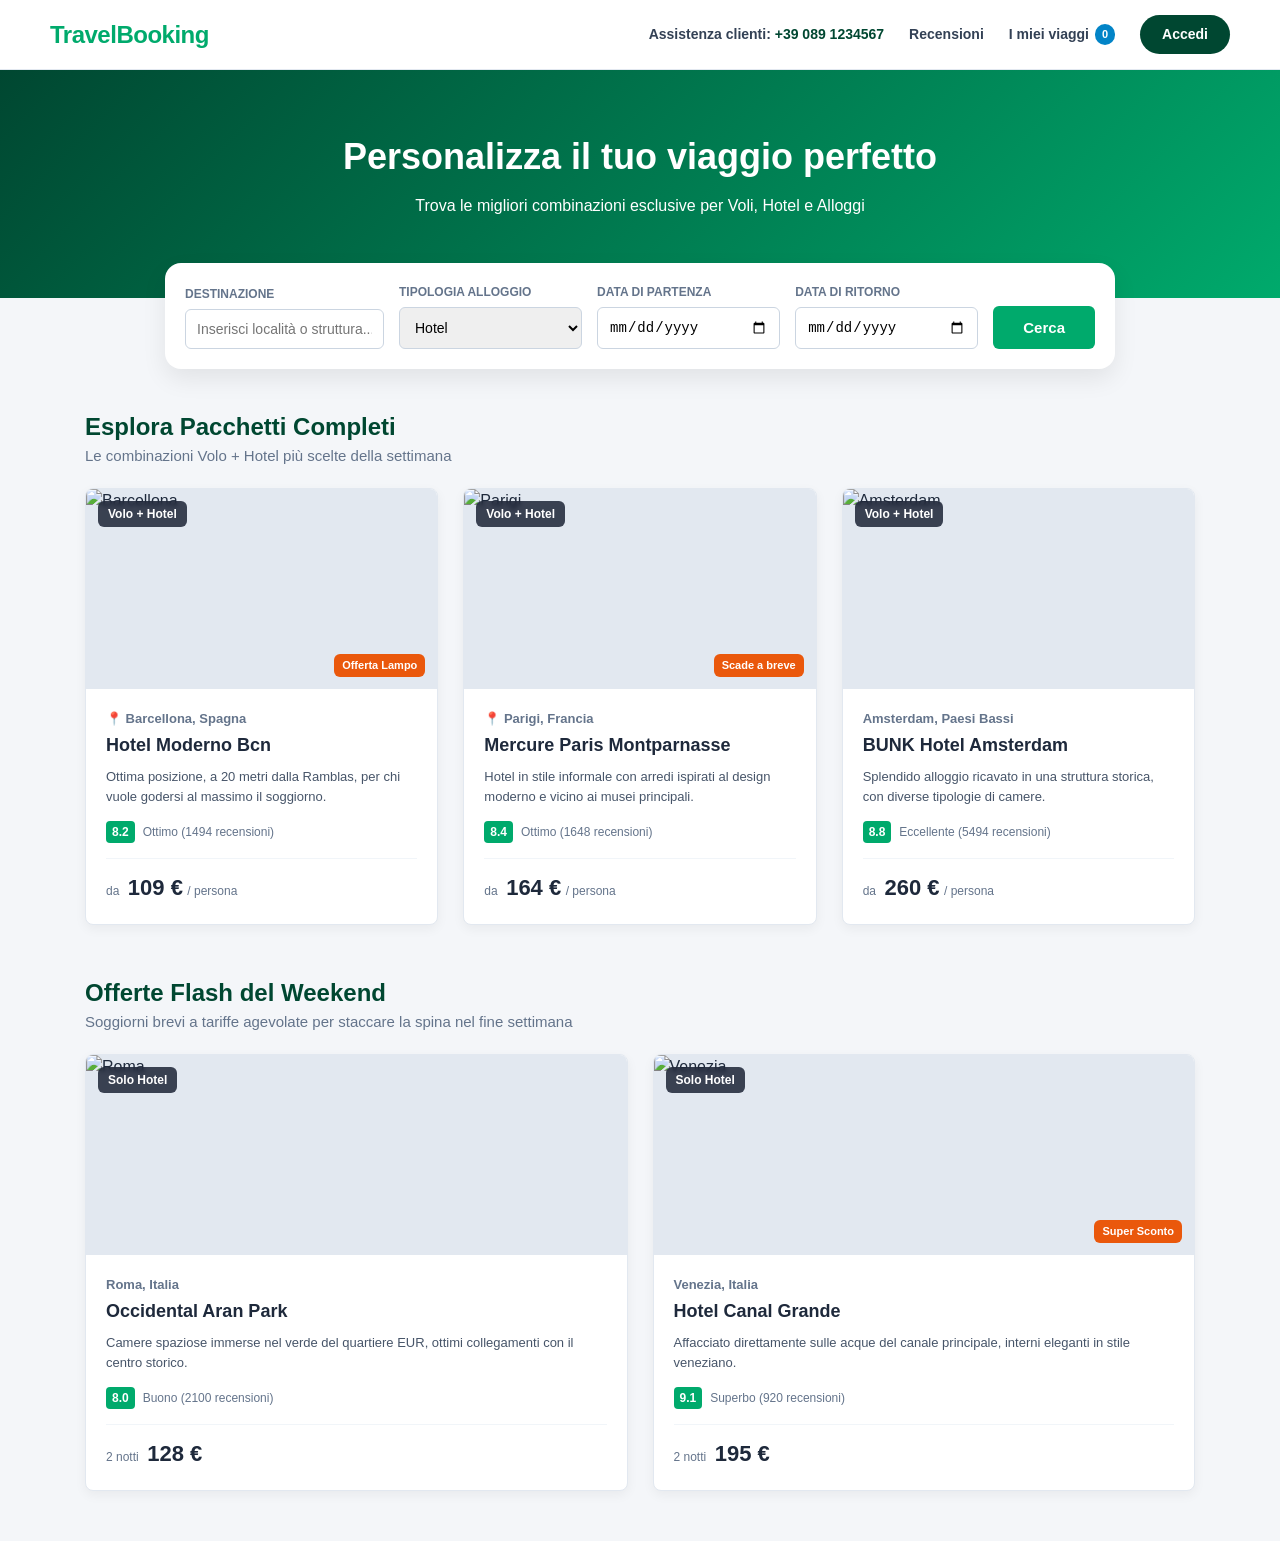
==== WebContent/index.html @ 4c5b9873 "aggiunto collegamento con la jsp" ====
<!DOCTYPE html>
<html lang="it">
<head>
    <meta charset="UTF-8">
    <title>TravelBooking - Piattaforma di Prenotazione Viaggi</title>
    <link rel="stylesheet" href="style.css">
</head>
<body>

    <nav class="navbar">
        <a href="index.html" class="logo">TravelBooking</a>
        <div class="nav-links">
            <span class="nav-info">Assistenza clienti: <strong class="phone-placeholder">+39 089 1234567</strong></span>
            <a href="#">Recensioni</a>
            <a href="#" class="cart-link"> I miei viaggi <span class="cart-badge">0</span></a>
            <a href="registrazione.html" class="btn-accedi">Accedi</a>
        </div>
    </nav>

    <header class="hero">
        <h1>Personalizza il tuo viaggio perfetto</h1>
        <p>Trova le migliori combinazioni esclusive per Voli, Hotel e Alloggi</p>
    </header>

    <section class="search-container">
        <div class="search-box">
            <label>Destinazione</label>
            <input type="text" placeholder="Inserisci località o struttura...">
        </div>
        
        <div class="search-box">
            <label>Tipologia Alloggio</label>
            <select>
                <option>Hotel</option>
                <option>Appartamento</option>
                <option>Resort</option>
                <option>Villa</option>
            </select>
        </div>

        <div class="search-box">
            <label for="dataPartenza">Data di Partenza</label>
            <input type="date" id="dataPartenza" name="dataPartenza" required>
        </div>

        <div class="search-box">
            <label for="dataRitorno">Data di Ritorno</label>
            <input type="date" id="dataRitorno" name="dataRitorno" required>
        </div>

        <button class="btn-cerca">Cerca</button>
    </section>
    <main class="main-content">
        
        <section class="catalog-section">
            <div class="section-header">
                <h2>Esplora Pacchetti Completi</h2>
                <p>Le combinazioni Volo + Hotel più scelte della settimana</p>
            </div>
            
            <div class="cards-grid">
            	<a href="dettaglio_viaggio.jsp?id=1" style= "text-decoration: none; color: inherit;"> 
                	<div class="travel-card">
                    <div class="card-image-wrap">
                        <img src="https://images.unsplash.com/photo-1506973035872-a4ec16b8e8d9?auto=format&fit=crop&w=500&q=80" alt="Barcellona">
                        <span class="badge-combo">Volo + Hotel</span>
                        <span class="badge-countdown">Offerta Lampo</span>
                    </div>
                    <div class="card-body">
                        <span class="card-location">📍 Barcellona, Spagna</span>
                        <h3>Hotel Moderno Bcn</h3>
                        <p class="card-tagline">Ottima posizione, a 20 metri dalla Ramblas, per chi vuole godersi al massimo il soggiorno.</p>
                        <div class="card-rating">
                            <span class="rating-score">8.2</span>
                            <span class="rating-text">Ottimo (1494 recensioni)</span>
                        </div>
                        <div class="card-footer-price">
                            <span class="price-label">da</span>
                            <span class="price-amount">109 €</span>
                            <span class="price-unit">/ persona</span>
                        </div>
                    </div>
                </div>
				</a>
				
				<a href="dettaglio_viaggio.jsp?id=2" style= "text-decoration: none; color: inherit;"> 
                <div class="travel-card">
                    <div class="card-image-wrap">
                        <img src="https://images.unsplash.com/photo-1502602898657-3e91760cbb34?auto=format&fit=crop&w=500&q=80" alt="Parigi">
                        <span class="badge-combo">Volo + Hotel</span>
                        <span class="badge-countdown">Scade a breve</span>
                    </div>
                    <div class="card-body">
                        <span class="card-location">📍 Parigi, Francia</span>
                        <h3>Mercure Paris Montparnasse</h3>
                        <p class="card-tagline">Hotel in stile informale con arredi ispirati al design moderno e vicino ai musei principali.</p>
                        <div class="card-rating">
                            <span class="rating-score">8.4</span>
                            <span class="rating-text">Ottimo (1648 recensioni)</span>
                        </div>
                        <div class="card-footer-price">
                            <span class="price-label">da</span>
                            <span class="price-amount">164 €</span>
                            <span class="price-unit">/ persona</span>
                        </div>
                    </div>
                </div>
				</a>
				<a href="dettaglio_viaggio.jsp?id=3" style= "text-decoration: none; color: inherit;"> 
                <div class="travel-card">
                    <div class="card-image-wrap">
                        <img src="https://images.unsplash.com/photo-1534351590666-13e3e96b5017?auto=format&fit=crop&w=500&q=80" alt="Amsterdam">
                        <span class="badge-combo">Volo + Hotel</span>
                    </div>
                    <div class="card-body">
                        <span class="card-location">Amsterdam, Paesi Bassi</span>
                        <h3>BUNK Hotel Amsterdam</h3>
                        <p class="card-tagline">Splendido alloggio ricavato in una struttura storica, con diverse tipologie di camere.</p>
                        <div class="card-rating">
                            <span class="rating-score">8.8</span>
                            <span class="rating-text">Eccellente (5494 recensioni)</span>
                        </div>
                        <div class="card-footer-price">
                            <span class="price-label">da</span>
                            <span class="price-amount">260 €</span>
                            <span class="price-unit">/ persona</span>
                        </div>
                    </div>
                </div>
                </a>
            </div>
        </section>

        <section class="catalog-section">
            <div class="section-header">
                <h2>Offerte Flash del Weekend</h2>
                <p>Soggiorni brevi a tariffe agevolate per staccare la spina nel fine settimana</p>
            </div>

            <div class="cards-grid">
            <a href="dettaglio_viaggio.jsp?id=4" style= "text-decoration: none; color: inherit;"> 
                <div class="travel-card">
                    <div class="card-image-wrap">
                        <img src="https://images.unsplash.com/photo-1552832230-c0197dd311b5?auto=format&fit=crop&w=500&q=80" alt="Roma">
                        <span class="badge-combo">Solo Hotel</span>
                    </div>
                    <div class="card-body">
                        <span class="card-location"> Roma, Italia</span>
                        <h3>Occidental Aran Park</h3>
                        <p class="card-tagline">Camere spaziose immerse nel verde del quartiere EUR, ottimi collegamenti con il centro storico.</p>
                        <div class="card-rating">
                            <span class="rating-score">8.0</span>
                            <span class="rating-text">Buono (2100 recensioni)</span>
                        </div>
                        <div class="card-footer-price">
                            <span class="price-label">2 notti</span>
                            <span class="price-amount">128 €</span>
                        </div>
                    </div>
                </div>
				</a>
				<a href="dettaglio_viaggio.jsp?id=5" style= "text-decoration: none; color: inherit;"> 
                <div class="travel-card">
                    <div class="card-image-wrap">
                        <img src="https://images.unsplash.com/photo-1520175480921-4edfa2983e0f?auto=format&fit=crop&w=500&q=80" alt="Venezia">
                        <span class="badge-combo">Solo Hotel</span>
                        <span class="badge-countdown">Super Sconto</span>
                    </div>
                    <div class="card-body">
                        <span class="card-location">Venezia, Italia</span>
                        <h3>Hotel Canal Grande</h3>
                        <p class="card-tagline">Affacciato direttamente sulle acque del canale principale, interni eleganti in stile veneziano.</p>
                        <div class="card-rating">
                            <span class="rating-score">9.1</span>
                            <span class="rating-text">Superbo (920 recensioni)</span>
                        </div>
                        <div class="card-footer-price">
                            <span class="price-label">2 notti</span>
                            <span class="price-amount">195 €</span>
                        </div>
                    </div>
                </div>
                </a>
            </div>
        </section>
    </main>

</body>
</html>
---- WebContent/style.css ----
/* ==========================================================================
   1. RESET E VARIABILI GLOBALI
   ========================================================================== */
*, *::before, *::after {
    box-sizing: border-box;
    margin: 0;
    padding: 0;
}

:root {
    --brand-dark: #004731;       
    --brand-primary: #00aa6c;    
    --brand-gradient: linear-gradient(135deg, #004731 0%, #00aa6c 100%);
    
    --bg-main: #f4f6f9;
    --bg-card: #ffffff;
    --text-main: #1e293b;
    --text-muted: #64748b;
    --border-color: #cbd5e1;
    
    --radius-sm: 6px;
    --radius-md: 8px;
    --radius-lg: 16px;
    --radius-pill: 25px;
    --transition-fast: 0.2s ease;
    --transition-normal: 0.3s ease;
}

body {
    font-family: 'Segoe UI', Roboto, Helvetica, Arial, sans-serif;
    background-color: var(--bg-main);
    color: var(--text-main);
    line-height: 1.5;
}

/* ==========================================================================
   2. NAVBAR CON SEZIONE ASSISTENZA E CARRELLO (Stile Expedia)
   ========================================================================== */
.navbar {
    display: flex;
    justify-content: space-between;
    align-items: center;
    padding: 15px 50px;
    background-color: var(--bg-card);
    border-bottom: 1px solid #e2e8f0;
}

.logo {
    font-size: 24px;
    font-weight: 800;
    color: var(--brand-primary);
    text-decoration: none;
    letter-spacing: -0.5px;
}

.nav-links {
    display: flex;
    align-items: center;
}

.nav-links a, .nav-links .nav-info {
    text-decoration: none;
    color: #334155;
    margin-left: 25px;
    font-weight: 600;
    font-size: 14px;
}

.nav-links a:hover {
    color: var(--brand-primary);
}

.phone-placeholder {
    color: var(--brand-dark);
}

/* Badge Carrello "I miei viaggi" */
.cart-link {
    display: flex;
    align-items: center;
    gap: 6px;
}

.cart-badge {
    background-color: #0284c7;
    color: white;
    font-size: 11px;
    font-weight: 700;
    padding: 2px 7px;
    border-radius: 10px;
}

.nav-links .btn-accedi {
    background-color: var(--brand-dark);
    color: #ffffff !important;
    padding: 9px 22px;
    border-radius: var(--radius-pill);
    transition: background-color var(--transition-fast);
}

.nav-links .btn-accedi:hover {
    background-color: #002f20;
}

/* ==========================================================================
   3. HERO & SEARCH BAR BOUNDARIES
   ========================================================================== */
.hero {
    text-align: center;
    padding: 60px 20px 80px 20px;
    background: var(--brand-gradient);
    color: #ffffff;
}

.hero h1 {
    font-size: 36px;
    font-weight: 800;
    margin-bottom: 10px;
}

.search-container {
    max-width: 950px;
    margin: -35px auto 0 auto;
    background: var(--bg-card);
    padding: 20px;
    border-radius: var(--radius-lg);
    box-shadow: 0 10px 25px rgba(0, 0, 0, 0.08);
    display: flex;
    gap: 16px;
    align-items: flex-end;
}

.search-box {
    flex: 1;
    display: flex;
    flex-direction: column;
}

.search-box label {
    font-size: 12px;
    font-weight: 700;
    color: var(--text-muted);
    text-transform: uppercase;
    margin-bottom: 6px;
}

.search-box input, .search-box select {
    padding: 11px;
    border: 1px solid var(--border-color);
    border-radius: var(--radius-sm);
    font-size: 14px;
    outline: none;
}

.btn-cerca {
    background-color: var(--brand-primary);
    color: #ffffff;
    border: none;
    padding: 13px 30px;
    border-radius: var(--radius-sm);
    font-size: 15px;
    font-weight: 700;
    cursor: pointer;
}

/* ==========================================================================
   4. SEZIONI CATALOGO PRODOTTI SOTTO LA RICERCA (Griglia Card)
   ========================================================================== */
.main-content {
    max-width: 1150px;
    margin: 40px auto;
    padding: 0 20px;
}

.catalog-section {
    margin-bottom: 50px;
}

.section-header {
    margin-bottom: 20px;
}

.section-header h2 {
    font-size: 24px;
    color: var(--brand-dark);
    font-weight: 800;
}

.section-header p {
    color: var(--text-muted);
    font-size: 15px;
}

/* Griglia responsiva per i pacchetti */
.cards-grid {
    display: grid;
    grid-template-columns: repeat(auto-fit, minmax(320px, 1fr));
    gap: 25px;
}

/* Card layout simile a Flash Sales */
.travel-card {
    background: var(--bg-card);
    border-radius: var(--radius-md);
    overflow: hidden;
    box-shadow: 0 4px 12px rgba(0,0,0,0.05);
    border: 1px solid #e2e8f0;
    display: flex;
    flex-direction: column;
    transition: transform var(--transition-fast), box-shadow var(--transition-fast);
}

.travel-card:hover {
    transform: translateY(-4px);
    box-shadow: 0 12px 20px rgba(0,0,0,0.1);
}

/* Wrapper Immagini e Badge sovrapposti */
.card-image-wrap {
    position: relative;
    height: 200px;
    width: 100%;
    background-color: #e2e8f0;
}

.card-image-wrap img {
    width: 100%;
    height: 100%;
    object-fit: cover;
}

.badge-combo {
    position: absolute;
    top: 12px;
    left: 12px;
    background: rgba(15, 23, 42, 0.8);
    color: white;
    font-size: 12px;
    font-weight: 700;
    padding: 4px 10px;
    border-radius: var(--radius-sm);
    backdrop-filter: blur(2px);
}

.badge-countdown {
    position: absolute;
    bottom: 12px;
    right: 12px;
    background: #ea580c;
    color: white;
    font-size: 11px;
    font-weight: 700;
    padding: 3px 8px;
    border-radius: var(--radius-sm);
}

/* Corpo della scheda informativa */
.card-body {
    padding: 20px;
    display: flex;
    flex-direction: column;
    flex: 1;
}

.card-location {
    font-size: 13px;
    color: var(--text-muted);
    font-weight: 600;
    margin-bottom: 4px;
}

.travel-card h3 {
    font-size: 18px;
    color: var(--text-main);
    margin-bottom: 8px;
    font-weight: 700;
}

.card-tagline {
    font-size: 13px;
    color: #475569;
    margin-bottom: 15px;
    flex: 1;
}

/* Sistema di Punteggio Recensioni */
.card-rating {
    display: flex;
    align-items: center;
    gap: 8px;
    margin-bottom: 15px;
}

.rating-score {
    background-color: var(--brand-primary);
    color: white;
    font-size: 12px;
    font-weight: 700;
    padding: 2px 6px;
    border-radius: 4px;
}

.rating-text {
    font-size: 12px;
    color: var(--text-muted);
    font-weight: 500;
}

/* Allineamento prezzo in basso */
.card-footer-price {
    border-top: 1px solid #f1f5f9;
    padding-top: 12px;
    text-align: left;
}

.price-label {
    font-size: 12px;
    color: var(--text-muted);
    margin-right: 4px;
}

.price-amount {
    font-size: 22px;
    font-weight: 800;
    color: var(--text-main);
}

.price-unit {
    font-size: 12px;
    color: var(--text-muted);
}

/* ==========================================================================
   5. POP-UP MODALE STRUTTURATO
   ========================================================================== */
.modal-overlay {
    position: fixed;
    top: 0; left: 0; width: 100%; height: 100%;
    background: rgba(15, 23, 42, 0.6);
    backdrop-filter: blur(4px);
    display: flex; justify-content: center; align-items: center;
    opacity: 0; pointer-events: none;
    transition: opacity var(--transition-normal);
    z-index: 9999;
}

.modal-overlay.active {
    opacity: 1; pointer-events: auto;
}

.modal-box {
    background: var(--bg-card);
    width: 100%; max-width: 520px;
    border-radius: var(--radius-lg); padding: 40px;
    box-shadow: 0 25px 50px -12px rgba(0, 0, 0, 0.25);
    position: relative; max-height: 85vh; overflow-y: auto;
    transform: scale(0.95); transition: transform var(--transition-normal);
}

.modal-overlay.active .modal-box {
    transform: scale(1);
}

.close-btn {
    position: absolute; top: 20px; right: 20px;
    font-size: 28px; background: none; border: none;
    cursor: pointer; color: var(--text-muted);
}

.modal-tabs {
    display: flex; border-bottom: 2px solid #e2e8f0; margin-bottom: 30px;
}

.tab {
    flex: 1; text-align: center; padding: 12px; cursor: pointer;
    font-weight: 700; color: var(--text-muted);
    border-bottom: 3px solid transparent;
}

.tab.active {
    color: var(--brand-primary); border-bottom: 3px solid var(--brand-primary);
}

.form-group {
    margin-bottom: 20px; display: flex; flex-direction: column;
}

.form-row {
    display: flex; gap: 16px; margin-bottom: 20px;
}

.form-row .form-group {
    flex: 1; margin-bottom: 0;
}

.form-group label {
    font-size: 14px; font-weight: 700; margin-bottom: 6px;
}

.form-group input {
    padding: 12px; border: 1px solid #cbd5e1;
    border-radius: var(--radius-md); font-size: 15px; outline: none;
}

.form-group input:focus {
    border-color: var(--brand-primary);
}

.password-container { 
	position: relative; 
	}
.password-container input { 
	padding-right: 45px; 
	}

.toggle-password {
    position: absolute; right: 14px; top: 36px;
    background: none; border: none; cursor: pointer; font-size: 18px;
}

.signup-only { 
	display: block; 
	}
.mode-login .signup-only { 
	display: none; 
	}

.checkbox-group { 
	display: flex; gap: 10px; margin-top: 8px; 
}
.checkbox-group input { 
	width: 16px; height: 16px; accent-color: var(--brand-dark); 
}
.checkbox-group label { 
	font-size: 13px; color: #475569; 
	}

.btn-submit {
    width: 100%; padding: 14px; background-color: var(--brand-dark);
    color: white; border: none; border-radius: var(--radius-pill);
    font-size: 16px; font-weight: 700; cursor: pointer; margin-top: 25px;
}

.toggle-text { 
	text-align: center; margin-top: 20px; font-size: 14px; color: var(--text-muted); 
	}
.toggle-text span { 
	color: var(--brand-primary); font-weight: 700; cursor: pointer; text-decoration: underline; 
	}
	
/* ==========================================================================
   SCHERMATA DI SUCCESSO (Registrazione Completata)
   ========================================================================== */

/* Contenitore principale centrato nella pagina */
.container-successo {
    display: flex;
    justify-content: center;
    align-items: center;
    min-height: 80vh;
    padding: 20px;
    font-family: 'Segoe UI', Tahoma, Geneva, Verdana, sans-serif;
}

/* La scheda bianca con i bordi arrotondati e l'ombra sfumata */
.card-successo {
    background-color: #ffffff;
    max-width: 550px;
    width: 100%;
    padding: 40px;
    border-radius: 16px;
    box-shadow: 0 10px 30px rgba(0, 0, 0, 0.08);
    text-align: center;
    border-top: 5px solid #004f32; /* Verde scuro TripAdvisor */
}

/* Titolo principale */
.card-successo h2 {
    color: #004f32;
    font-size: 28px;
    margin-bottom: 10px;
    font-weight: 700;
}

/* Sottotitolo descrittivo */
.card-successo .p-intro {
    color: #4a5568;
    font-size: 16px;
    margin-bottom: 25px;
}

/* Box grigio/verde chiaro per il riepilogo dei dati anagrafici */
.info-riepilogo {
    background-color: #f4f7f5;
    border-left: 4px solid #00aa6c; /* Verde brillante per l'accento */
    padding: 20px;
    border-radius: 8px;
    text-align: left;
    margin-bottom: 30px;
}

.info-riepilogo p {
    margin: 8px 0;
    color: #2d3748;
    font-size: 15px;
    line-height: 1.5;
}

.info-riepilogo strong {
    color: #004f32;
}

/* Pulsante per tornare alla Home Page coordinato con lo stile dei bottoni principali */
.btn-home {
    display: inline-block;
    background-color: #000000; /* Bottone nero elegante stile TA */
    color: #ffffff;
    padding: 14px 30px;
    border-radius: 100px; /* Bordi totalmente arrotondati */
    text-decoration: none;
    font-weight: 600;
    font-size: 15px;
    transition: background-color 0.2s ease, transform 0.1s ease;
}

.btn-home:hover {
    background-color: #004f32; /* Cambia in verde scuro al passaggio del mouse */
}

.btn-home:active {
    transform: scale(0.98);
}

.modal-overlay {
    position: fixed;
    top: 0;
    left: 0;
    width: 100%;
    height: 100%;
    background-color: rgba(0, 0, 0, 0.5); /* Sfondo scuro semitrasparente */
    
    /* STRUTTURA DI BASE: Nascosto */
    display: none; 
    
    /* Centra la modal-box perfettamente sia in verticale che in orizzontale */
    justify-content: center;
    align-items: center;
    z-index: 9999;
}

.search-container {
    display: flex;
    flex-wrap: wrap; /* Permette ai box di andare a capo se lo spazio finisce */
    gap: 15px;
    justify-content: center;
    align-items: flex-end; /* Allinea i campi e il bottone sulla stessa linea di base */
}

/* =========================================
   STILI PAGINA AUTENTICAZIONE / REGISTRAZIONE
   ========================================= */

/* Sfondo della pagina intera */
.auth-body {
    background-color: #f4f6f9;
    margin: 0;
    font-family: sans-serif;
}

/* Link specifico per tornare alla home nella navbar */
.link-torna-home {
    margin-left: 20px;
    font-weight: bold;
    color: #00aa6c;
    text-decoration: none;
}

/* Contenitore che centra la card nello schermo */
.auth-container {
    display: flex;
    justify-content: center;
    align-items: center;
    min-height: calc(100vh - 80px);
    padding: 40px 20px;
}

/* La card bianca vera e propria */
.auth-card {
    background: white;
    padding: 40px;
    border-radius: 12px;
    box-shadow: 0 4px 20px rgba(0,0,0,0.08);
    width: 100%;
    max-width: 500px;
}

/* Titoli "Accedi" e "Crea Account" */
.auth-title {
    margin-top: 0;
    color: #333;
    text-align: center;
}

/* Stile base per tutti i bottoni di tipo submit all'interno dei form */
.btn-submit-login, .btn-submit-signup {
    width: 100%;
    margin-top: 20px;
    padding: 12px;
    border: none;
    border-radius: 6px;
    color: white;
    font-weight: bold;
    font-size: 16px;
    cursor: pointer;
    transition: background-color 0.3s ease;
}

/* Colore specifico per il tasto di Login */
.btn-submit-login {
    background-color: #007bff; /* Sostituisci col colore del tuo brand se preferisci */
}
.btn-submit-login:hover {
    background-color: #0056b3;
}

/* Colore specifico per il tasto di Registrazione */
.btn-submit-signup {
    background-color: #00aa6c;
    margin-top: 25px; /* Spaziatura leggermente diversa richiesta dalla registrazione */
}
.btn-submit-signup:hover {
    background-color: #008a57;
}

/* Bottone per aggiungere il telefono dinamicamente */
.btn-add-phone {
    margin-top: 5px;
    background: #e2e8f0;
    border: none;
    padding: 8px 15px;
    border-radius: 4px;
    cursor: pointer;
    font-weight: bold;
    color: #333;
}
.btn-add-phone:hover {
    background: #cbd5e1;
}

/* I testi in basso per passare da Login a Iscriviti (e viceversa) */
.auth-switch-text {
    text-align: center;
    margin-top: 25px;
    font-size: 14px;
    color: #64748b;
}

/* I link "clicca su iscriviti" e "Accedi qui" */
.auth-link {
    color: #00aa6c;
    font-weight: bold;
    text-decoration: none;
}
.auth-link:hover {
    text-decoration: underline;
}

/* Spazio per i messaggi di errore (i campi vuoti) */
.error-span {
    color: #ef4444;
    font-size: 13px;
    font-weight: 500;
    margin-top: 4px;
    display: block;
}
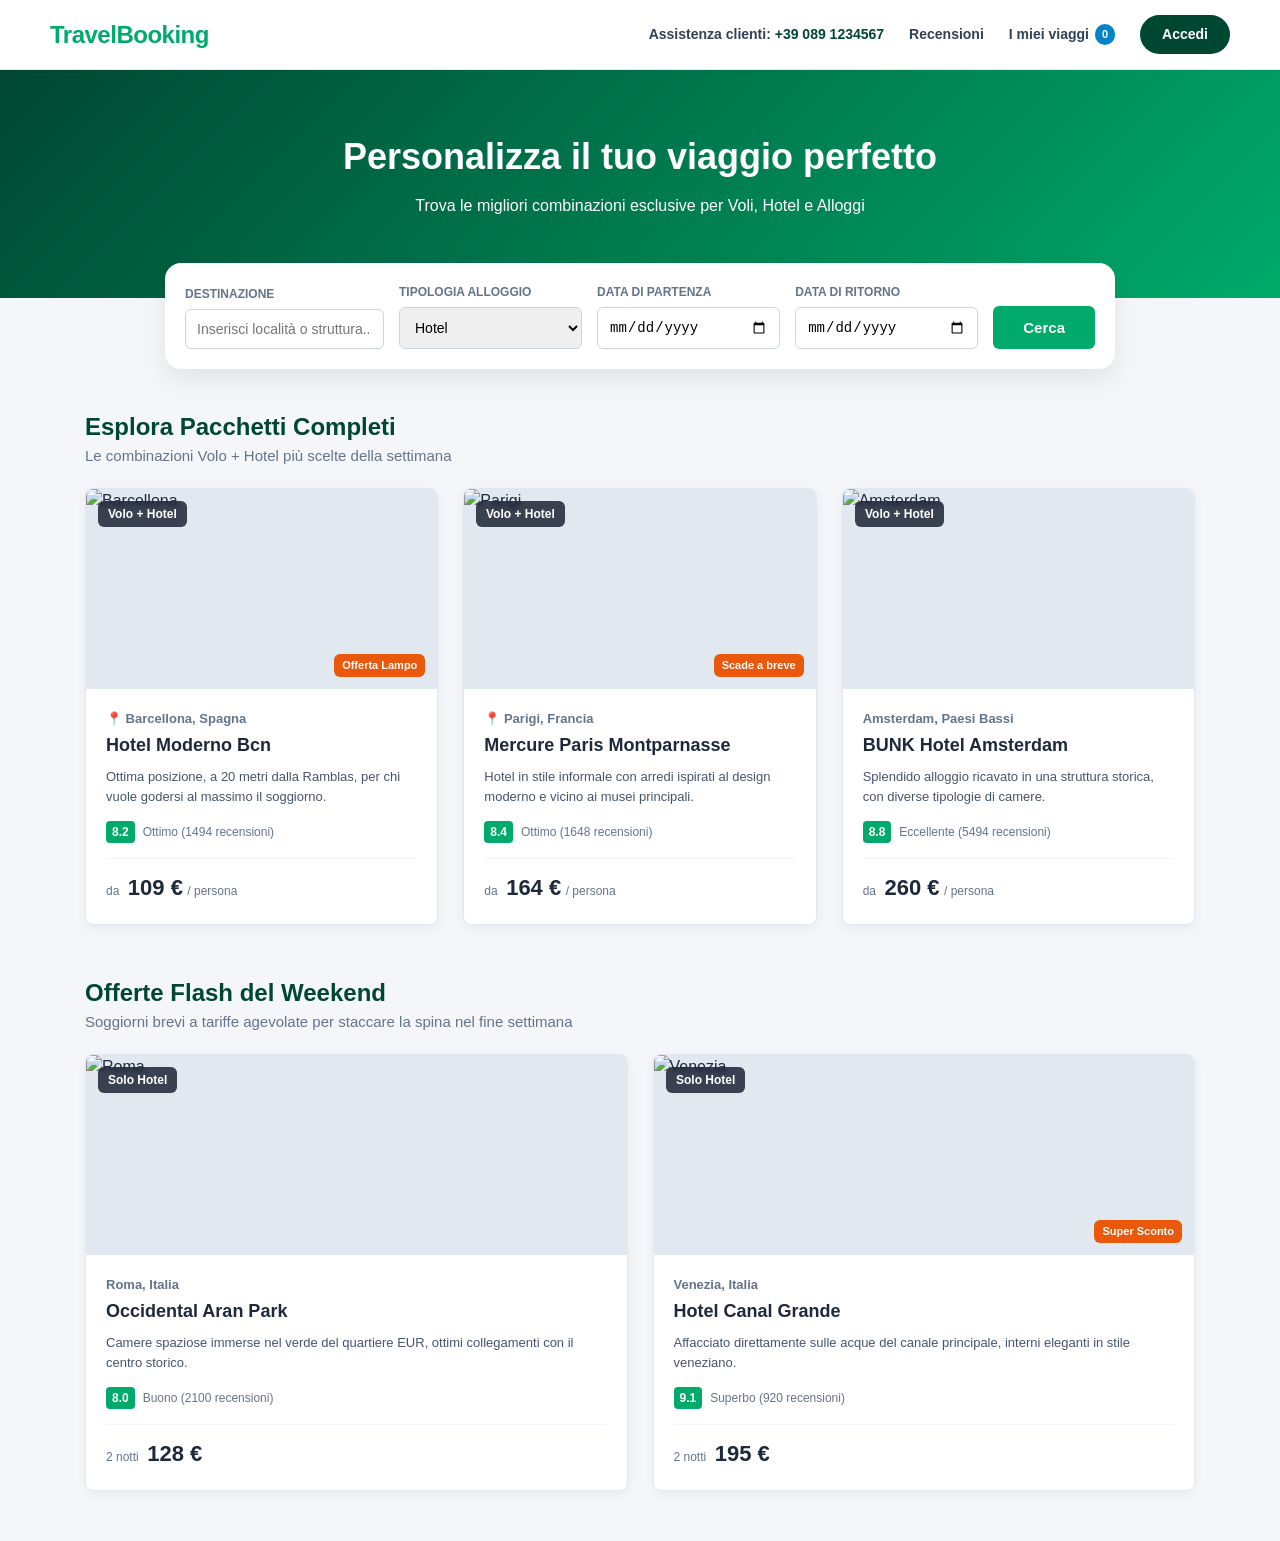
==== commit 6542c435: "cambiato registrazione.html a registrazione.jsp" ====
--- a/WebContent/index.html
+++ b/WebContent/index.html
@@ -13,7 +13,7 @@
             <span class="nav-info">Assistenza clienti: <strong class="phone-placeholder">+39 089 1234567</strong></span>
             <a href="#">Recensioni</a>
             <a href="#" class="cart-link"> I miei viaggi <span class="cart-badge">0</span></a>
-            <a href="registrazione.html" class="btn-accedi">Accedi</a>
+            <a href="WEB-INF/view/registrazione.jsp" class="btn-accedi">Accedi</a>
         </div>
     </nav>
 
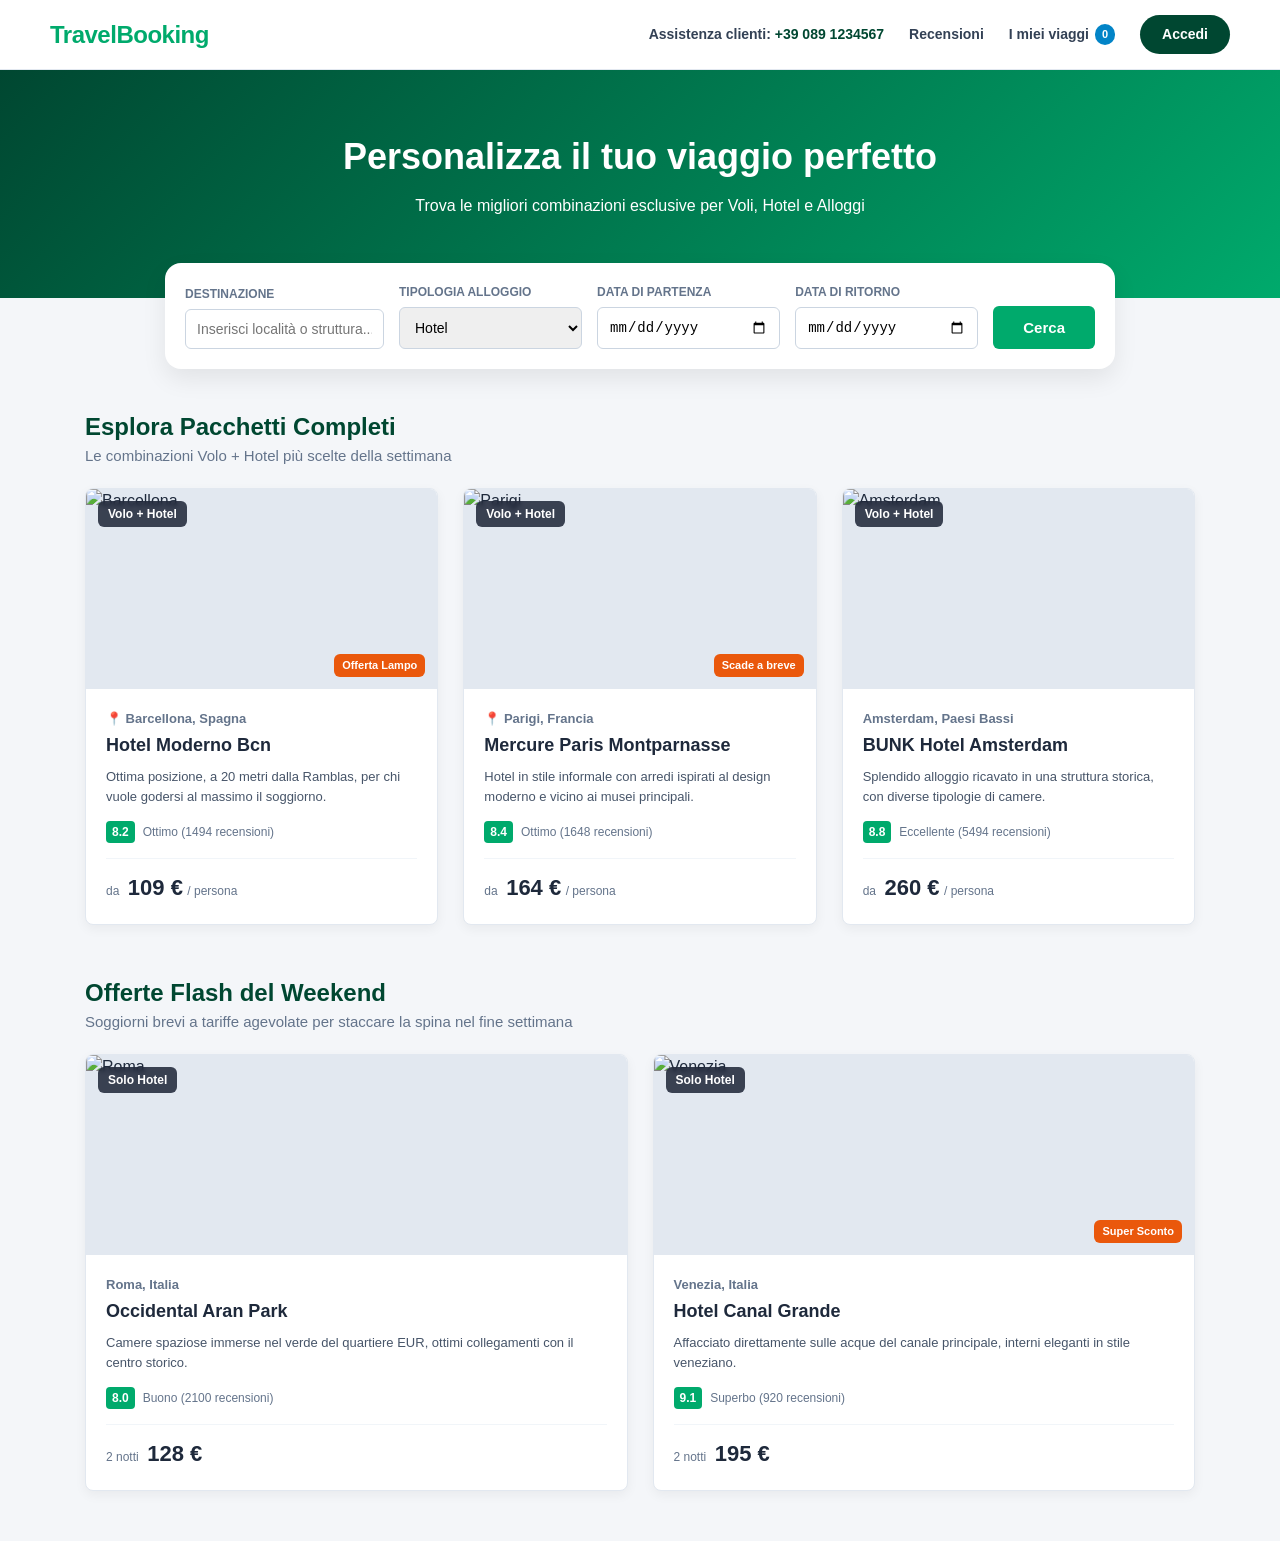
==== commit 11864b30: "area_personale.html -> area_personale.jsp" ====
--- a/WebContent/index.html
+++ b/WebContent/index.html
@@ -13,7 +13,7 @@
             <span class="nav-info">Assistenza clienti: <strong class="phone-placeholder">+39 089 1234567</strong></span>
             <a href="#">Recensioni</a>
             <a href="#" class="cart-link"> I miei viaggi <span class="cart-badge">0</span></a>
-            <a href="WEB-INF/view/registrazione.jsp" class="btn-accedi">Accedi</a>
+            <a href="registrazione.jsp" class="btn-accedi">Accedi</a>
         </div>
     </nav>
 
@@ -59,7 +59,7 @@
             </div>
             
             <div class="cards-grid">
-            	<a href="dettaglio_viaggio.jsp?id=1" style= "text-decoration: none; color: inherit;"> 
+            	<a href="WEB-INF/view/dettaglio_viaggio.jsp?id=1" style= "text-decoration: none; color: inherit;"> 
                 	<div class="travel-card">
                     <div class="card-image-wrap">
                         <img src="https://images.unsplash.com/photo-1506973035872-a4ec16b8e8d9?auto=format&fit=crop&w=500&q=80" alt="Barcellona">
@@ -83,7 +83,7 @@
                 </div>
 				</a>
 				
-				<a href="dettaglio_viaggio.jsp?id=2" style= "text-decoration: none; color: inherit;"> 
+				<a href="WEB-INF/view/dettaglio_viaggio.jsp?id=2" style= "text-decoration: none; color: inherit;"> 
                 <div class="travel-card">
                     <div class="card-image-wrap">
                         <img src="https://images.unsplash.com/photo-1502602898657-3e91760cbb34?auto=format&fit=crop&w=500&q=80" alt="Parigi">
@@ -106,7 +106,7 @@
                     </div>
                 </div>
 				</a>
-				<a href="dettaglio_viaggio.jsp?id=3" style= "text-decoration: none; color: inherit;"> 
+				<a href="WEB-INF/view/dettaglio_viaggio.jsp?id=3" style= "text-decoration: none; color: inherit;"> 
                 <div class="travel-card">
                     <div class="card-image-wrap">
                         <img src="https://images.unsplash.com/photo-1534351590666-13e3e96b5017?auto=format&fit=crop&w=500&q=80" alt="Amsterdam">
@@ -138,7 +138,7 @@
             </div>
 
             <div class="cards-grid">
-            <a href="dettaglio_viaggio.jsp?id=4" style= "text-decoration: none; color: inherit;"> 
+            <a href="WEB-INF/view/dettaglio_viaggio.jsp?id=4" style= "text-decoration: none; color: inherit;"> 
                 <div class="travel-card">
                     <div class="card-image-wrap">
                         <img src="https://images.unsplash.com/photo-1552832230-c0197dd311b5?auto=format&fit=crop&w=500&q=80" alt="Roma">
@@ -159,7 +159,7 @@
                     </div>
                 </div>
 				</a>
-				<a href="dettaglio_viaggio.jsp?id=5" style= "text-decoration: none; color: inherit;"> 
+				<a href="WEB-INF/view/dettaglio_viaggio.jsp?id=5" style= "text-decoration: none; color: inherit;"> 
                 <div class="travel-card">
                     <div class="card-image-wrap">
                         <img src="https://images.unsplash.com/photo-1520175480921-4edfa2983e0f?auto=format&fit=crop&w=500&q=80" alt="Venezia">
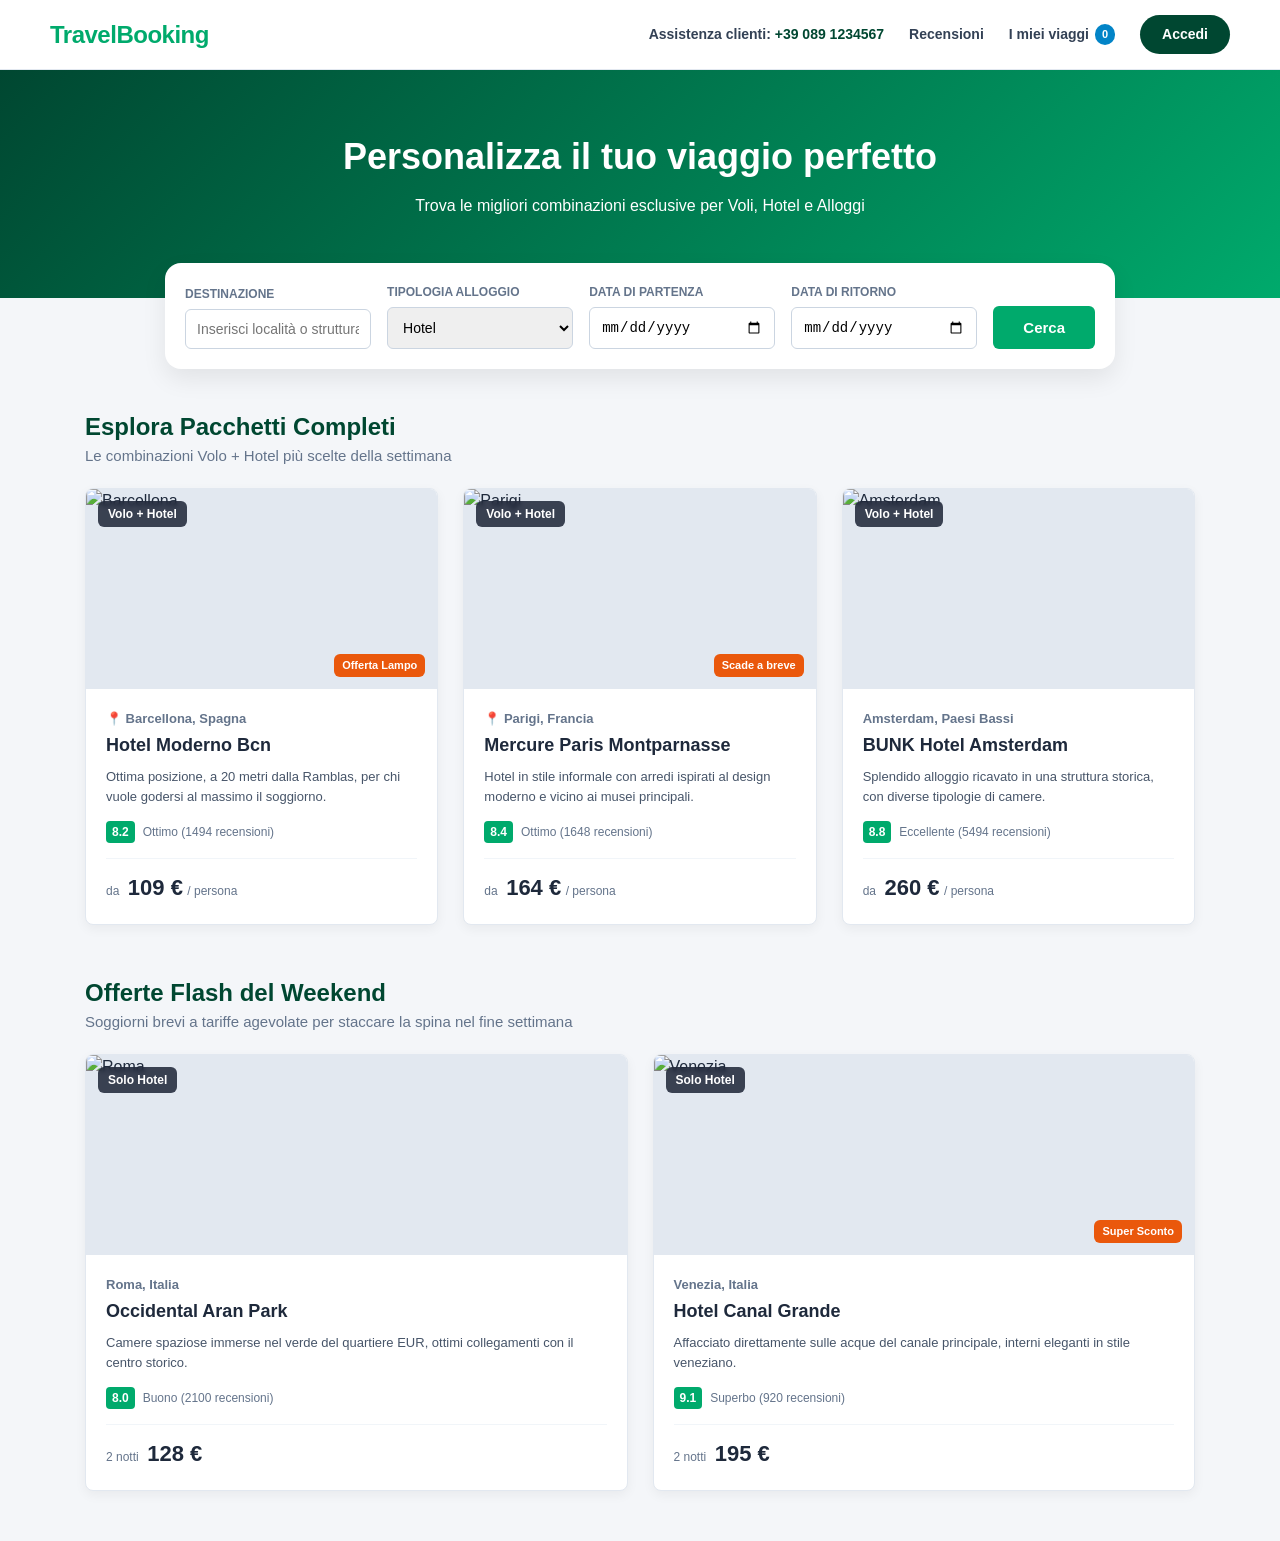
==== commit 07f4cef0: "sistemato validate.js" ====
--- a/WebContent/index.html
+++ b/WebContent/index.html
@@ -3,7 +3,7 @@
 <head>
     <meta charset="UTF-8">
     <title>TravelBooking - Piattaforma di Prenotazione Viaggi</title>
-    <link rel="stylesheet" href="style.css">
+    <link rel="stylesheet" href="styles/style.css">
 </head>
 <body>
 
@@ -13,7 +13,7 @@
             <span class="nav-info">Assistenza clienti: <strong class="phone-placeholder">+39 089 1234567</strong></span>
             <a href="#">Recensioni</a>
             <a href="#" class="cart-link"> I miei viaggi <span class="cart-badge">0</span></a>
-            <a href="registrazione.jsp" class="btn-accedi">Accedi</a>
+            <a href="RegistrazioneServlet" class="btn-accedi">Accedi</a>
         </div>
     </nav>
 
@@ -59,7 +59,7 @@
             </div>
             
             <div class="cards-grid">
-            	<a href="WEB-INF/view/dettaglio_viaggio.jsp?id=1" style= "text-decoration: none; color: inherit;"> 
+            	<a href="WEB-INF/view/dettaglio_Viaggio.jsp?id=1" style= "text-decoration: none; color: inherit;"> 
                 	<div class="travel-card">
                     <div class="card-image-wrap">
                         <img src="https://images.unsplash.com/photo-1506973035872-a4ec16b8e8d9?auto=format&fit=crop&w=500&q=80" alt="Barcellona">
@@ -83,7 +83,7 @@
                 </div>
 				</a>
 				
-				<a href="WEB-INF/view/dettaglio_viaggio.jsp?id=2" style= "text-decoration: none; color: inherit;"> 
+				<a href="WEB-INF/view/dettaglio_Viaggio.jsp?id=2" style= "text-decoration: none; color: inherit;"> 
                 <div class="travel-card">
                     <div class="card-image-wrap">
                         <img src="https://images.unsplash.com/photo-1502602898657-3e91760cbb34?auto=format&fit=crop&w=500&q=80" alt="Parigi">
@@ -106,7 +106,7 @@
                     </div>
                 </div>
 				</a>
-				<a href="WEB-INF/view/dettaglio_viaggio.jsp?id=3" style= "text-decoration: none; color: inherit;"> 
+				<a href="WEB-INF/view/dettaglio_Viaggio.jsp?id=3" style= "text-decoration: none; color: inherit;"> 
                 <div class="travel-card">
                     <div class="card-image-wrap">
                         <img src="https://images.unsplash.com/photo-1534351590666-13e3e96b5017?auto=format&fit=crop&w=500&q=80" alt="Amsterdam">
@@ -138,7 +138,7 @@
             </div>
 
             <div class="cards-grid">
-            <a href="WEB-INF/view/dettaglio_viaggio.jsp?id=4" style= "text-decoration: none; color: inherit;"> 
+            <a href="WEB-INF/view/dettaglio_Viaggio.jsp?id=4" style= "text-decoration: none; color: inherit;"> 
                 <div class="travel-card">
                     <div class="card-image-wrap">
                         <img src="https://images.unsplash.com/photo-1552832230-c0197dd311b5?auto=format&fit=crop&w=500&q=80" alt="Roma">
@@ -159,7 +159,7 @@
                     </div>
                 </div>
 				</a>
-				<a href="WEB-INF/view/dettaglio_viaggio.jsp?id=5" style= "text-decoration: none; color: inherit;"> 
+				<a href="WEB-INF/view/dettaglio_Viaggio.jsp?id=5" style= "text-decoration: none; color: inherit;"> 
                 <div class="travel-card">
                     <div class="card-image-wrap">
                         <img src="https://images.unsplash.com/photo-1520175480921-4edfa2983e0f?auto=format&fit=crop&w=500&q=80" alt="Venezia">
--- a/WebContent/styles/style.css
+++ b/WebContent/styles/style.css
@@ -0,0 +1,721 @@
+/* ==========================================================================
+   1. RESET E VARIABILI GLOBALI
+   ========================================================================== */
+*, *::before, *::after {
+    box-sizing: border-box;
+    margin: 0;
+    padding: 0;
+}
+
+:root {
+    --brand-dark: #004731;       
+    --brand-primary: #00aa6c;    
+    --brand-gradient: linear-gradient(135deg, #004731 0%, #00aa6c 100%);
+    
+    --bg-main: #f4f6f9;
+    --bg-card: #ffffff;
+    --text-main: #1e293b;
+    --text-muted: #64748b;
+    --border-color: #cbd5e1;
+    
+    --radius-sm: 6px;
+    --radius-md: 8px;
+    --radius-lg: 16px;
+    --radius-pill: 25px;
+    --transition-fast: 0.2s ease;
+    --transition-normal: 0.3s ease;
+}
+
+body {
+    font-family: 'Segoe UI', Roboto, Helvetica, Arial, sans-serif;
+    background-color: var(--bg-main);
+    color: var(--text-main);
+    line-height: 1.5;
+}
+
+/* ==========================================================================
+   2. NAVBAR CON SEZIONE ASSISTENZA E CARRELLO (Stile Expedia)
+   ========================================================================== */
+.navbar {
+    display: flex;
+    justify-content: space-between;
+    align-items: center;
+    padding: 15px 50px;
+    background-color: var(--bg-card);
+    border-bottom: 1px solid #e2e8f0;
+}
+
+.logo {
+    font-size: 24px;
+    font-weight: 800;
+    color: var(--brand-primary);
+    text-decoration: none;
+    letter-spacing: -0.5px;
+}
+
+.nav-links {
+    display: flex;
+    align-items: center;
+}
+
+.nav-links a, .nav-links .nav-info {
+    text-decoration: none;
+    color: #334155;
+    margin-left: 25px;
+    font-weight: 600;
+    font-size: 14px;
+}
+
+.nav-links a:hover {
+    color: var(--brand-primary);
+}
+
+.phone-placeholder {
+    color: var(--brand-dark);
+}
+
+/* Badge Carrello "I miei viaggi" */
+.cart-link {
+    display: flex;
+    align-items: center;
+    gap: 6px;
+}
+
+.cart-badge {
+    background-color: #0284c7;
+    color: white;
+    font-size: 11px;
+    font-weight: 700;
+    padding: 2px 7px;
+    border-radius: 10px;
+}
+
+.nav-links .btn-accedi {
+    background-color: var(--brand-dark);
+    color: #ffffff !important;
+    padding: 9px 22px;
+    border-radius: var(--radius-pill);
+    transition: background-color var(--transition-fast);
+}
+
+.nav-links .btn-accedi:hover {
+    background-color: #002f20;
+}
+
+/* Link specifico per tornare alla home nella navbar delle pagine di errore/auth */
+.link-torna-home {
+    margin-left: 20px;
+    font-weight: bold;
+    color: var(--brand-primary);
+    text-decoration: none;
+}
+
+/* ==========================================================================
+   3. HERO & SEARCH BAR (Unificata e Responsiva)
+   ========================================================================== */
+.hero {
+    text-align: center;
+    padding: 60px 20px 80px 20px;
+    background: var(--brand-gradient);
+    color: #ffffff;
+}
+
+.hero h1 {
+    font-size: 36px;
+    font-weight: 800;
+    margin-bottom: 10px;
+}
+
+.search-container {
+    max-width: 950px;
+    margin: -35px auto 0 auto;
+    background: var(--bg-card);
+    padding: 20px;
+    border-radius: var(--radius-lg);
+    box-shadow: 0 10px 25px rgba(0, 0, 0, 0.08);
+    display: flex;
+    flex-wrap: wrap;
+    gap: 16px;
+    align-items: flex-end;
+    justify-content: center;
+}
+
+.search-box {
+    flex: 1;
+    min-width: 180px;
+    display: flex;
+    flex-direction: column;
+}
+
+.search-box label {
+    font-size: 12px;
+    font-weight: 700;
+    color: var(--text-muted);
+    text-transform: uppercase;
+    margin-bottom: 6px;
+}
+
+.search-box input, .search-box select {
+    padding: 11px;
+    border: 1px solid var(--border-color);
+    border-radius: var(--radius-sm);
+    font-size: 14px;
+    outline: none;
+}
+
+.btn-cerca {
+    background-color: var(--brand-primary);
+    color: #ffffff;
+    border: none;
+    padding: 13px 30px;
+    border-radius: var(--radius-sm);
+    font-size: 15px;
+    font-weight: 700;
+    cursor: pointer;
+    transition: background-color var(--transition-fast);
+}
+
+.btn-cerca:hover {
+    background-color: #008a57;
+}
+
+/* ==========================================================================
+   4. SEZIONI CATALOGO PRODOTTI (Griglia Card)
+   ========================================================================== */
+.main-content {
+    max-width: 1150px;
+    margin: 40px auto;
+    padding: 0 20px;
+}
+
+.catalog-section {
+    margin-bottom: 50px;
+}
+
+.section-header {
+    margin-bottom: 20px;
+}
+
+.section-header h2 {
+    font-size: 24px;
+    color: var(--brand-dark);
+    font-weight: 800;
+}
+
+.section-header p {
+    color: var(--text-muted);
+    font-size: 15px;
+}
+
+.cards-grid {
+    display: grid;
+    grid-template-columns: repeat(auto-fit, minmax(320px, 1fr));
+    gap: 25px;
+}
+
+.travel-card {
+    background: var(--bg-card);
+    border-radius: var(--radius-md);
+    overflow: hidden;
+    box-shadow: 0 4px 12px rgba(0,0,0,0.05);
+    border: 1px solid #e2e8f0;
+    display: flex;
+    flex-direction: column;
+    transition: transform var(--transition-fast), box-shadow var(--transition-fast);
+}
+
+.travel-card:hover {
+    transform: translateY(-4px);
+    box-shadow: 0 12px 20px rgba(0,0,0,0.1);
+}
+
+.card-image-wrap {
+    position: relative;
+    height: 200px;
+    width: 100%;
+    background-color: #e2e8f0;
+}
+
+.card-image-wrap img {
+    width: 100%;
+    height: 100%;
+    object-fit: cover;
+}
+
+.badge-combo {
+    position: absolute;
+    top: 12px;
+    left: 12px;
+    background: rgba(15, 23, 42, 0.8);
+    color: white;
+    font-size: 12px;
+    font-weight: 700;
+    padding: 4px 10px;
+    border-radius: var(--radius-sm);
+    backdrop-filter: blur(2px);
+}
+
+.badge-countdown {
+    position: absolute;
+    bottom: 12px;
+    right: 12px;
+    background: #ea580c;
+    color: white;
+    font-size: 11px;
+    font-weight: 700;
+    padding: 3px 8px;
+    border-radius: var(--radius-sm);
+}
+
+.card-body {
+    padding: 20px;
+    display: flex;
+    flex-direction: column;
+    flex: 1;
+}
+
+.card-location {
+    font-size: 13px;
+    color: var(--text-muted);
+    font-weight: 600;
+    margin-bottom: 4px;
+}
+
+.travel-card h3 {
+    font-size: 18px;
+    color: var(--text-main);
+    margin-bottom: 8px;
+    font-weight: 700;
+}
+
+.card-tagline {
+    font-size: 13px;
+    color: #475569;
+    margin-bottom: 15px;
+    flex: 1;
+}
+
+.card-rating {
+    display: flex;
+    align-items: center;
+    gap: 8px;
+    margin-bottom: 15px;
+}
+
+.rating-score {
+    background-color: var(--brand-primary);
+    color: white;
+    font-size: 12px;
+    font-weight: 700;
+    padding: 2px 6px;
+    border-radius: 4px;
+}
+
+.rating-text {
+    font-size: 12px;
+    color: var(--text-muted);
+    font-weight: 500;
+}
+
+.card-footer-price {
+    border-top: 1px solid #f1f5f9;
+    padding-top: 12px;
+    text-align: left;
+}
+
+.price-label {
+    font-size: 12px;
+    color: var(--text-muted);
+    margin-right: 4px;
+}
+
+.price-amount {
+    font-size: 22px;
+    font-weight: 800;
+    color: var(--text-main);
+}
+
+.price-unit {
+    font-size: 12px;
+    color: var(--text-muted);
+}
+
+/* ==========================================================================
+   5. POP-UP MODALE (Risolto Conflitto Duplicazione)
+   ========================================================================== */
+.modal-overlay {
+    position: fixed;
+    top: 0; left: 0; width: 100%; height: 100%;
+    background: rgba(15, 23, 42, 0.6);
+    backdrop-filter: blur(4px);
+    display: none; /* Gestito via JS o classe .active */
+    justify-content: center; align-items: center;
+    z-index: 9999;
+}
+
+.modal-overlay.active {
+    display: flex;
+}
+
+.modal-box {
+    background: var(--bg-card);
+    width: 100%; max-width: 520px;
+    border-radius: var(--radius-lg); padding: 40px;
+    box-shadow: 0 25px 50px -12px rgba(0, 0, 0, 0.25);
+    position: relative; max-height: 85vh; overflow-y: auto;
+}
+
+.close-btn {
+    position: absolute; top: 20px; right: 20px;
+    font-size: 28px; background: none; border: none;
+    cursor: pointer; color: var(--text-muted);
+}
+
+.modal-tabs {
+    display: flex; border-bottom: 2px solid #e2e8f0; margin-bottom: 30px;
+}
+
+.tab {
+    flex: 1; text-align: center; padding: 12px; cursor: pointer;
+    font-weight: 700; color: var(--text-muted);
+    border-bottom: 3px solid transparent;
+}
+
+.tab.active {
+    color: var(--brand-primary); border-bottom: 3px solid var(--brand-primary);
+}
+
+.password-container { 
+    position: relative; 
+}
+
+.password-container input { 
+    padding-right: 45px; 
+}
+
+.toggle-password {
+    position: absolute; right: 14px; top: 36px;
+    background: none; border: none; cursor: pointer; font-size: 18px;
+}
+
+.signup-only { 
+    display: block; 
+}
+
+.mode-login .signup-only { 
+    display: none; 
+}
+
+.checkbox-group { 
+    display: flex; gap: 10px; margin-top: 8px; 
+}
+
+.checkbox-group input { 
+    width: 16px; height: 16px; accent-color: var(--brand-dark); 
+}
+
+.checkbox-group label { 
+    font-size: 13px; color: #475569; 
+}
+
+.btn-submit {
+    width: 100%; padding: 14px; background-color: var(--brand-dark);
+    color: white; border: none; border-radius: var(--radius-pill);
+    font-size: 16px; font-weight: 700; cursor: pointer; margin-top: 25px;
+    transition: background-color var(--transition-fast);
+}
+
+.btn-submit:hover {
+    background-color: #002f20;
+}
+
+.toggle-text { 
+    text-align: center; margin-top: 20px; font-size: 14px; color: var(--text-muted); 
+}
+
+.toggle-text span { 
+    color: var(--brand-primary); font-weight: 700; cursor: pointer; text-decoration: underline; 
+}
+	
+/* ==========================================================================
+   6. SCHERMATA DI SUCCESSO (Registrazione Completata)
+   ========================================================================== */
+.container-successo {
+    display: flex;
+    justify-content: center;
+    align-items: center;
+    min-height: 80vh;
+    padding: 20px;
+}
+
+.card-successo {
+    background-color: #ffffff;
+    max-width: 550px;
+    width: 100%;
+    padding: 40px;
+    border-radius: var(--radius-lg);
+    box-shadow: 0 10px 30px rgba(0, 0, 0, 0.08);
+    text-align: center;
+    border-top: 5px solid var(--brand-dark); 
+}
+
+.card-successo h2 {
+    color: var(--brand-dark);
+    font-size: 28px;
+    margin-bottom: 10px;
+    font-weight: 700;
+}
+
+.card-successo .p-intro {
+    color: #4a5568;
+    font-size: 16px;
+    margin-bottom: 25px;
+}
+
+.info-riepilogo {
+    background-color: #f4f7f5;
+    border-left: 4px solid var(--brand-primary); 
+    padding: 20px;
+    border-radius: var(--radius-md);
+    text-align: left;
+    margin-bottom: 30px;
+}
+
+.info-riepilogo p {
+    margin: 8px 0;
+    color: #2d3748;
+    font-size: 15px;
+    line-height: 1.5;
+}
+
+.info-riepilogo strong {
+    color: var(--brand-dark);
+}
+
+.btn-home {
+    display: inline-block;
+    background-color: #000000; 
+    color: #ffffff;
+    padding: 14px 30px;
+    border-radius: var(--radius-pill); 
+    text-decoration: none;
+    font-weight: 600;
+    font-size: 15px;
+    transition: background-color var(--transition-fast), transform 0.1s ease;
+}
+
+.btn-home:hover {
+    background-color: var(--brand-dark); 
+}
+
+.btn-home:active {
+    transform: scale(0.98);
+}
+
+/* ==========================================================================
+   7. PAGINE DI UTENTICAZIONE / REGISTRAZIONE STRUTTURATE (Allineate al Brand)
+   ========================================================================== */
+.auth-body {
+    background-color: var(--bg-main);
+}
+
+.auth-container {
+    display: flex;
+    justify-content: center;
+    align-items: center;
+    min-height: calc(100vh - 80px);
+    padding: 40px 20px;
+}
+
+.auth-card {
+    background: white;
+    padding: 40px;
+    border-radius: var(--radius-lg);
+    box-shadow: 0 4px 20px rgba(0,0,0,0.08);
+    width: 100%;
+    max-width: 500px;
+}
+
+.auth-title {
+    margin-top: 0;
+    color: var(--text-main);
+    text-align: center;
+    font-weight: 800;
+    margin-bottom: 25px;
+}
+
+/* Corretti gli input riutilizzando lo schema globale */
+.form-container .form-group, .auth-card .form-group {
+    margin-bottom: 20px;
+    display: flex;
+    flex-direction: column;
+}
+
+.form-container .form-group label, .auth-card .form-group label {
+    font-size: 14px;
+    font-weight: 700;
+    color: var(--text-main);
+    margin-bottom: 6px;
+}
+
+.form-container .form-group input, .auth-card .form-group input {
+    padding: 12px;
+    border: 1px solid var(--border-color);
+    border-radius: var(--radius-md);
+    font-size: 15px;
+    outline: none;
+    transition: border-color var(--transition-fast);
+}
+
+.form-container .form-group input:focus, .auth-card .form-group input:focus {
+    border-color: var(--brand-primary);
+}
+
+/* Allineati i bottoni submit al brand (Verde scuro e Verde brillante) */
+.btn-submit-login, .btn-submit-signup {
+    width: 100%;
+    margin-top: 20px;
+    padding: 12px;
+    border: none;
+    border-radius: var(--radius-sm);
+    color: white;
+    font-weight: bold;
+    font-size: 16px;
+    cursor: pointer;
+    transition: background-color var(--transition-fast);
+}
+
+.btn-submit-login {
+    background-color: var(--brand-dark);
+}
+.btn-submit-login:hover {
+    background-color: #002f20;
+}
+
+.btn-submit-signup {
+    background-color: var(--brand-primary);
+    margin-top: 25px; 
+}
+.btn-submit-signup:hover {
+    background-color: #008a57;
+}
+
+.btn-add-phone {
+    margin-top: 5px;
+    background: #e2e8f0;
+    border: none;
+    padding: 8px 15px;
+    border-radius: var(--radius-sm);
+    cursor: pointer;
+    font-weight: bold;
+    color: #333;
+    transition: background var(--transition-fast);
+}
+.btn-add-phone:hover {
+    background: #cbd5e1;
+}
+
+.auth-switch-text {
+    text-align: center;
+    margin-top: 25px;
+    font-size: 14px;
+    color: var(--text-muted);
+}
+
+.auth-link {
+    color: var(--brand-primary);
+    font-weight: bold;
+    text-decoration: none;
+}
+.auth-link:hover {
+    text-decoration: underline;
+}
+
+.error-span {
+    color: #ef4444;
+    font-size: 13px;
+    font-weight: 500;
+    margin-top: 4px;
+    display: block;
+}
+
+/* ==========================================================================
+   8. NUOVA SEZIONE: AREA PERSONALE (Migrata da codice incorporato)
+   ========================================================================== */
+.profile-container {
+    max-width: 1150px;
+    margin: 50px auto;
+    display: flex;
+    gap: 30px;
+    padding: 0 20px;
+}
+
+@media (max-width: 768px) {
+    .profile-container {
+        flex-direction: column;
+    }
+}
+
+.profile-card {
+    flex: 1;
+    background: var(--bg-card);
+    padding: 25px;
+    border-radius: var(--radius-lg);
+    box-shadow: 0 4px 12px rgba(0,0,0,0.05);
+    border: 1px solid #e2e8f0;
+    height: fit-content;
+}
+
+.profile-card h3 {
+    color: var(--brand-dark);
+    font-size: 20px;
+    margin-bottom: 15px;
+    font-weight: 700;
+}
+
+.profile-card p {
+    margin-bottom: 12px;
+    font-size: 15px;
+    color: var(--text-main);
+}
+
+.orders-section {
+    flex: 2;
+}
+
+.orders-section h2 {
+    font-size: 26px;
+    color: var(--text-main);
+    margin-bottom: 5px;
+    font-weight: 800;
+}
+
+.orders-section p {
+    color: var(--text-muted);
+    margin-bottom: 20px;
+}
+
+.order-card {
+    background: var(--bg-card);
+    padding: 20px;
+    border-radius: var(--radius-md);
+    border-left: 5px solid var(--brand-primary);
+    margin-bottom: 15px;
+    box-shadow: 0 2px 8px rgba(0,0,0,0.05);
+    border-top: 1px solid #e2e8f0;
+    border-right: 1px solid #e2e8f0;
+    border-bottom: 1px solid #e2e8f0;
+}
+
+.order-card h4 {
+    font-size: 16px;
+    color: var(--brand-dark);
+    margin-bottom: 8px;
+    font-weight: 700;
+}
+
+.order-card p {
+    margin-bottom: 6px;
+    font-size: 14px;
+    color: var(--text-main);
+}
